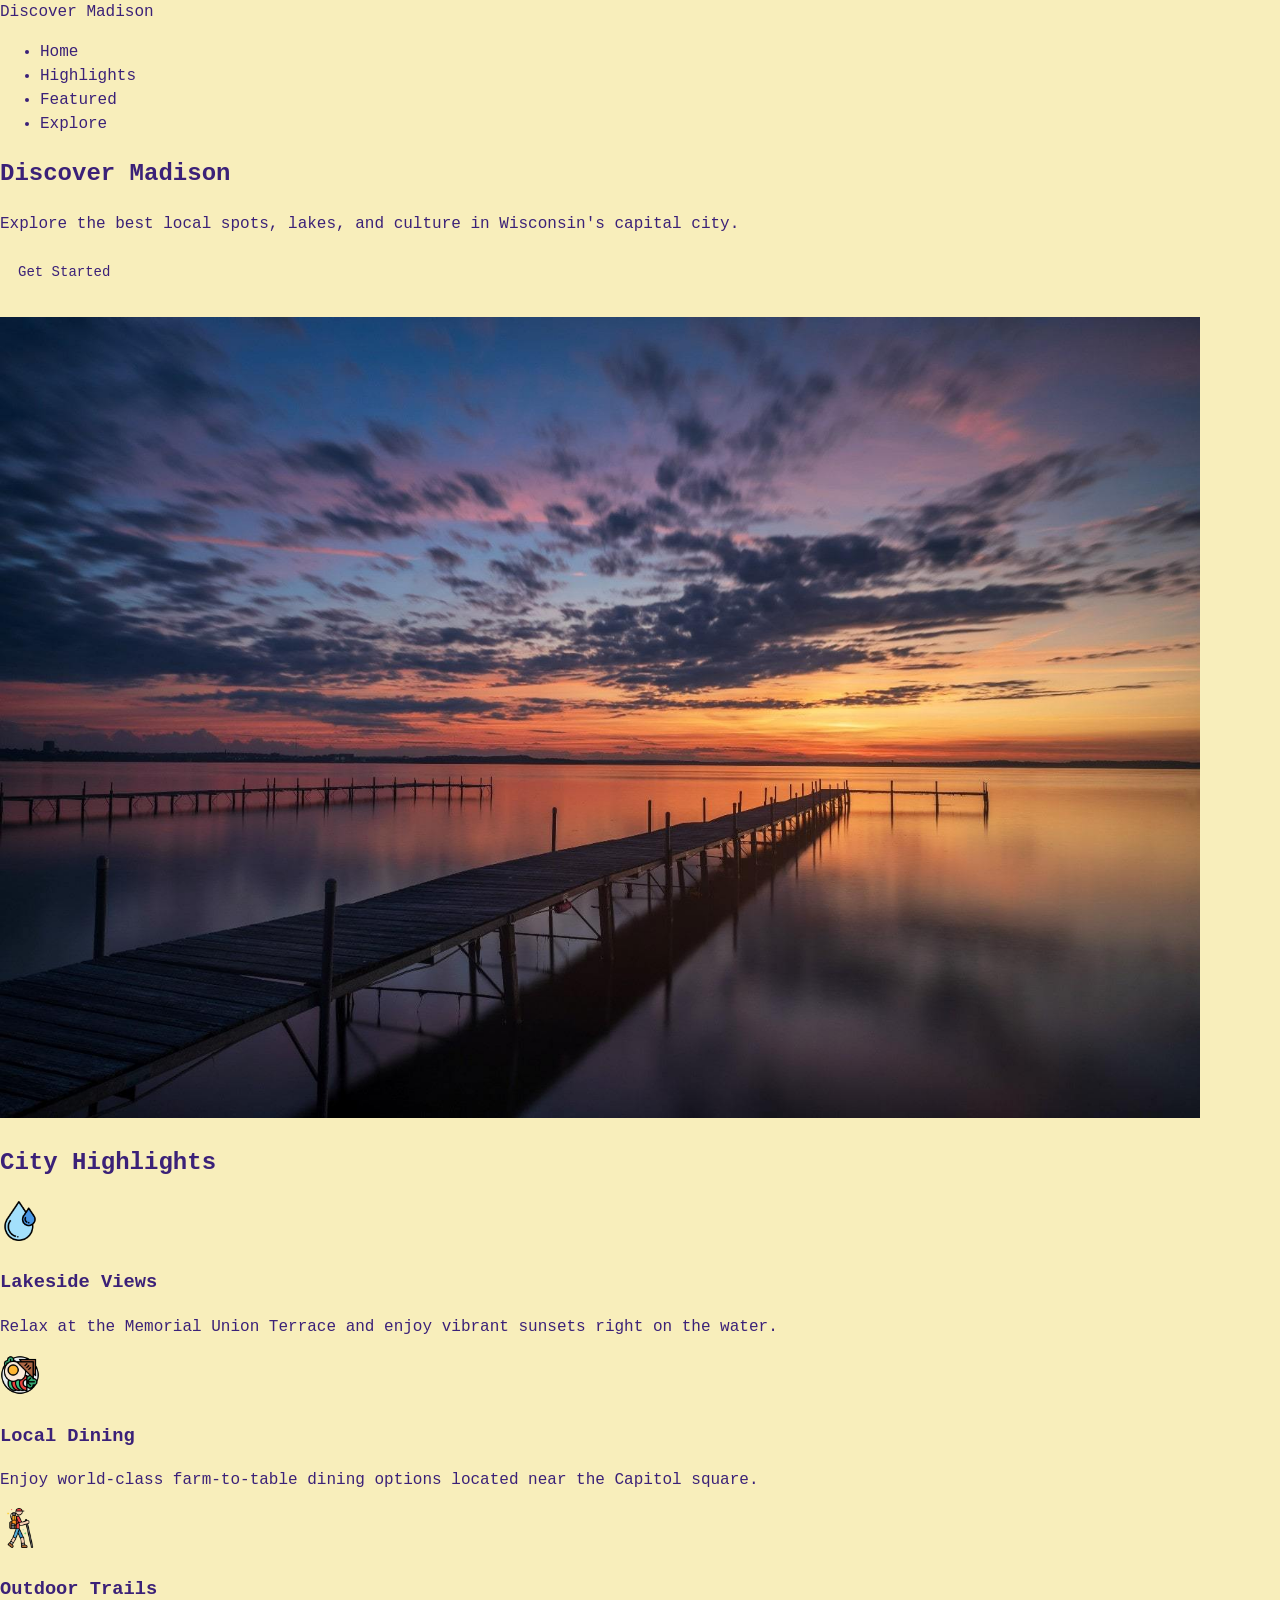
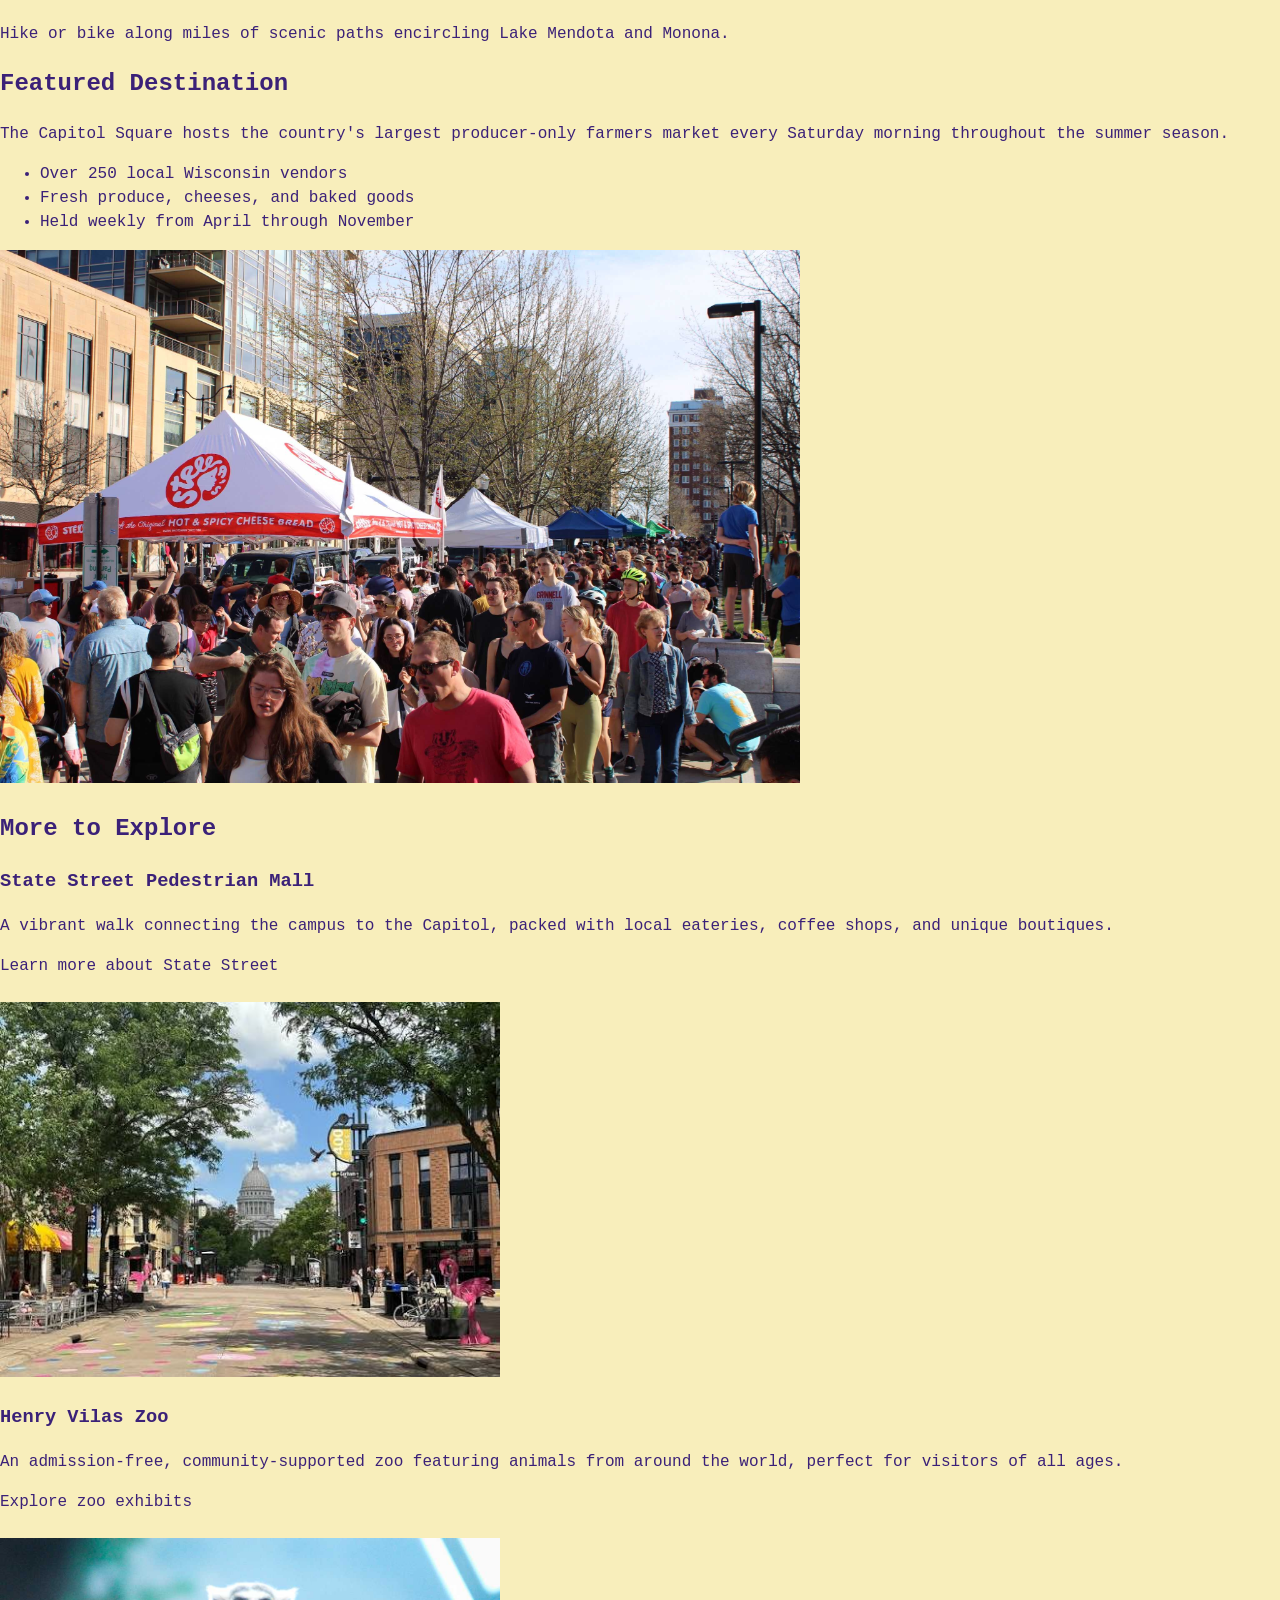
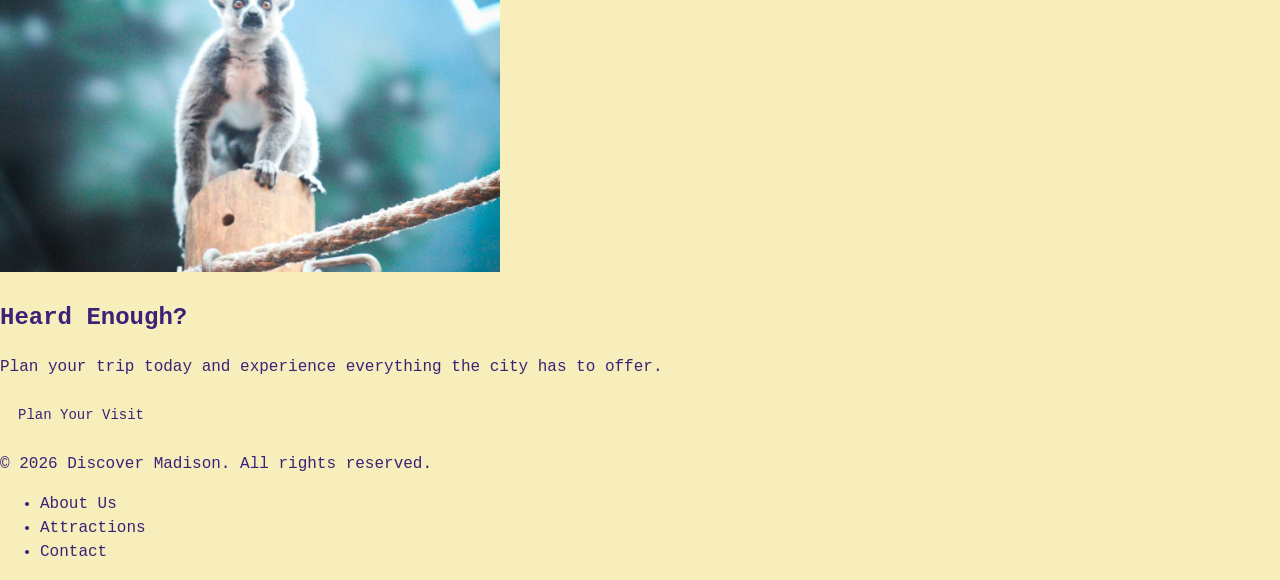
==== index.html @ 235b65df "Initial commit with styles.css" ====
<!-- =========================================================
STEP 1: Add the required HTML5 skeleton
========================================================= -->
<!DOCTYPE html>
<html lang="en">
  <head>
    <meta charset="UTF-8" />
    <meta name="viewport" content="width=device-width, initial-scale=1.0" />
    <title>Discover Madison - Visitor Guide</title>
    <link rel="stylesheet" href="styles.css">
  </head>

  <body>
    <!-- =========================================================
    STEP 2: Build the “top area” (site name + navigation) using simple HTML
    ========================================================= -->
    <header>
      <div class="logo">Discover Madison</div>
      <nav>
        <ul>
          <li><a href="#hero">Home</a></li>
          <li><a href="#features">Highlights</a></li>
          <li><a href="#featured">Featured</a></li>
          <li><a href="#secondary">Explore</a></li>
        </ul>
      </nav>
    </header>

    <main>
      <!-- =========================================================
      STEP 3: Hero section + “Get Started button” as a link
      ========================================================= -->
      <section id="hero">
        <h1>Discover Madison</h1>
        <p>Explore the best local spots, lakes, and culture in Wisconsin's capital city.</p>
        <a href="#features" class="btn">Get Started</a>
        <br /><br />
        <!-- Hero image: Standard banner width -->
        <img 
          src="images/landscape.jpg" 
          alt="Panoramic scenic view of Lake Mendota at sunset" 
          width="1200" 
          height="600" 
          style="max-width: 100%; height: auto;"
        />
      </section>

      <!-- =========================================================
      STEP 4: Features section (3 blocks) + featured content section
      ========================================================= -->
      <section id="features">
        <h2>City Highlights</h2>

        <article>
          <!-- Feature Icons: Small, uniform 40x40 sizing -->
          <img src="images/water.png" alt="Water icon" width="40" height="40" />
          <h3>Lakeside Views</h3>
          <p>Relax at the Memorial Union Terrace and enjoy vibrant sunsets right on the water.</p>
        </article>

        <article>
          <img src="images/food.png" alt="Food icon" width="40" height="40" />
          <h3>Local Dining</h3>
          <p>Enjoy world-class farm-to-table dining options located near the Capitol square.</p>
        </article>

        <article>
          <img src="images/hiking.png" alt="Hiking icon" width="40" height="40" />
          <h3>Outdoor Trails</h3>
          <p>Hike or bike along miles of scenic paths encircling Lake Mendota and Monona.</p>
        </article>
      </section>

      <section id="featured">
        <h2>Featured Destination</h2>
        <p>
          The Capitol Square hosts the country's largest producer-only farmers market 
          every Saturday morning throughout the summer season.
        </p>
        <ul>
          <li>Over 250 local Wisconsin vendors</li>
          <li>Fresh produce, cheeses, and baked goods</li>
          <li>Held weekly from April through November</li>
        </ul>
        <!-- Featured Image: Large focused display -->
        <img 
          src="images/farmersmarket.jpg" 
          alt="Bustling outdoor farmers market surrounding the Madison Capitol building" 
          width="800" 
          height="450" 
          style="max-width: 100%; height: auto;"
        />
      </section>

      <!-- =========================================================
      STEP 5: Two secondary content blocks + CTA section 
      ========================================================= -->
      <section id="secondary">
        <h2>More to Explore</h2>

        <article>
          <h3>State Street Pedestrian Mall</h3>
          <p>
            A vibrant walk connecting the campus to the Capitol, packed with local 
            eateries, coffee shops, and unique boutiques.
          </p>
          <a href="https://www.visitmadison.com" target="_blank" rel="noopener noreferrer">
            Learn more about State Street
          </a>
          <br /><br />
          <!-- Secondary Block Image: Medium card size -->
          <img 
            src="images/statestreet.jpg" 
            alt="Pedestrian walkways along State Street lined with shops" 
            width="500" 
            height="330" 
            style="max-width: 100%; height: auto;"
          />
        </article>

        <article>
          <h3>Henry Vilas Zoo</h3>
          <p>
            An admission-free, community-supported zoo featuring animals from 
            around the world, perfect for visitors of all ages.
          </p>
          <a href="https://www.visitmadison.com" target="_blank" rel="noopener noreferrer">
            Explore zoo exhibits
          </a>
          <br /><br />
          <!-- Secondary Block Image: Medium card size -->
          <img 
            src="images/henryvillaszoo.jpg" 
            alt="Lemur at the exhibit at the zoo" 
            width="500" 
            height="330" 
            style="max-width: 100%; height: auto;"
          />
        </article>
      </section>

      <section id="cta">
        <h2>Heard Enough?</h2>
        <p>Plan your trip today and experience everything the city has to offer.</p>
        <a href="#hero" class="btn">Plan Your Visit</a>
      </section>
    </main>

    <!-- =========================================================
    STEP 6: Footer 
    ========================================================= -->
    <footer>
      <p>&copy; 2026 Discover Madison. All rights reserved.</p>
      <nav aria-label="Footer Navigation">
        <ul>
          <li><a href="#hero">About Us</a></li>
          <li><a href="#secondary">Attractions</a></li>
          <li><a href="#cta">Contact</a></li>
        </ul>
      </nav>
    </footer>
  </body>
</html>
---- styles.css ----
/* a4stylesheet.css
   A4: Intro CSS Fill-in Template
   Instructions: rename this file to styles.css and complete each TODO block.
*/

/* ===== Base styles (mostly done) ===== */
* { box-sizing: border-box; }

body {
  margin: 0;
  font-family: 'Courier New', Courier, system-ui, -apple-system, BlinkMacSystemFont, 'Segoe UI', Roboto, Oxygen, Ubuntu, Cantarell, 'Open Sans', 'Helvetica Neue', sans-serif;
  line-height: 1.5;
  color: #3b2178;
  background: #f8eebb;
}

a { color: inherit; text-decoration: none; }
a:hover { text-decoration: underline; }

.container {
  width: min(1000px, 92%);
  margin: 0 auto;
}

/* ===== Header ===== */
.site-header {
  border-bottom: 1px solid #0a0524;
  background: #e9f78e;
}

.header-inner {
  /* TODO A (Flexbox) */
  display: flex;
  align-items: center;
  justify-content: space-between;
}

.brand {
  font-size: 28px;
  font-weight: 700;
}

.brand .dot {
  /* TODO B (Color) */
  color: #3a88a8;
}

.site-nav a {
  margin-left: 18px;
  text-transform: uppercase;
  font-size: 12px;
  letter-spacing: 0.08em;
  color: #0e142e;
}

/* ===== Hero ===== */
.hero {
  /* TODO C (Background image hero) */
  background: linear-gradient(rgba(255, 255, 255, 0.8), rgba(255, 255, 255, 0.8)),
              url("https://images.unsplash.com/photo-1469474968028-56623f02e42e?auto=format&fit=crop&w=1600&q=60") center/cover no-repeat;
  min-height: 360px;
}

.hero-content {
  /* TODO D (Center content) */
  text-align: center;
  padding: 80px 0;
}

.hero h1 {
  margin: 0;
  /* TODO E (Typography) */
  font-size: 46px;
  text-transform: uppercase;
}

.hero-subhead {
  margin: 6px 0 22px;
  /* TODO F (Typography) */
  font-size: 22px;
  color: #291f86;
}

/* ===== Buttons ===== */
.btn {
  display: inline-block;
  padding: 10px 18px;
  border-radius: 3px;
  font-size: 14px;
}

.btn-dark {
  /* TODO G (Button styling) */
  background: #3228b6;
  color: #f5f7dc;
}

.btn-outline {
  /* TODO H (Button styling) */
  border: 2px solid #3a88a8;
  color: #3a88a8;
  background: transparent;
}

/* ===== Features (3 columns) ===== */
.features {
  padding: 42px 0;
}

.features-grid {
  /* TODO I (Layout) */
  display: flex;
  gap: 26px;
}

.feature {
  /* TODO J (Sizing / alignment) */
  flex: 1;
  text-align: center;
}

.icon {
  width: 56px;
  height: 56px;
  border: 2px solid #ddd;
  border-radius: 999px;
  display: grid;
  place-items: center;
  margin: 0 auto 12px;
  color: #666;
  font-size: 22px;
}

/* ===== Featured content ===== */
.featured {
  padding: 42px 0 36px;
  background: #f7f7f7;
}

.section-title {
  text-align: center;
  margin: 0;
  font-size: 18px;
  letter-spacing: 0.08em;
  text-transform: uppercase;
}

.section-lede {
  text-align: center;
  max-width: 680px;
  margin: 10px auto 22px;
  color: #666;
  font-size: 13px;
}

.media {
  background: #eaeaea;
  border: 1px solid #ddd;
  height: 260px;
  display: grid;
  place-items: center;
}

/* ===== Secondary content (2 cards) ===== */
.secondary {
  padding: 34px 0 44px;
}

.secondary-grid {
  /* TODO K (Layout) */
  display: flex;
  gap: 26px;
}

.card {
  /* TODO L (Card styling) */
  flex: 1;
  border: 1px solid #eee;
  display: grid;
  grid-template-columns: 1fr 1fr;
}

.card-text {
  padding: 18px;
}

.card-text h3 {
  margin: 0 0 8px;
  font-size: 14px;
  text-transform: uppercase;
  letter-spacing: 0.08em;
}

.card-text p {
  margin: 0 0 14px;
  color: #666;
  font-size: 13px;
}

.card-image {
  min-height: 160px;
  /* TODO M (Image block) */
  background-size: cover;
  background-position: center;
}

/* Optional images (already provided) */
.img-a {
  background-image: url("https://images.unsplash.com/photo-1469474968028-56623f02e42e?auto=format&fit=crop&w=800&q=60");
}
.img-b {
  background-image: url("https://images.unsplash.com/photo-1451187580459-43490279c0fa?auto=format&fit=crop&w=800&q=60");
}

/* ===== CTA ===== */
.cta {
  background: #f7f7f7;
  padding: 42px 0;
}

.cta-inner {
  /* TODO N (Center CTA) */
  text-align: center;
}

/* ===== Footer ===== */
.site-footer {
  background: #fafafa;
  border-top: 1px solid #eee;
  padding: 24px 0;
}

.footer-inner {
  /* TODO O (Footer layout) */
  display: flex;
  justify-content: space-between;
  gap: 24px;
}

.footer-left {
  max-width: 360px;
  color: #666;
  font-size: 12px;
}

.footer-left a { color: #3a88a8; }

.footer-cols {
  display: flex;
  gap: 28px;
}

.footer-col h4 {
  margin: 0 0 8px;
  font-size: 12px;
  text-transform: uppercase;
  letter-spacing: 0.08em;
}

.footer-col a {
  display: block;
  font-size: 12px;
  color: #666;
  margin: 6px 0;
}
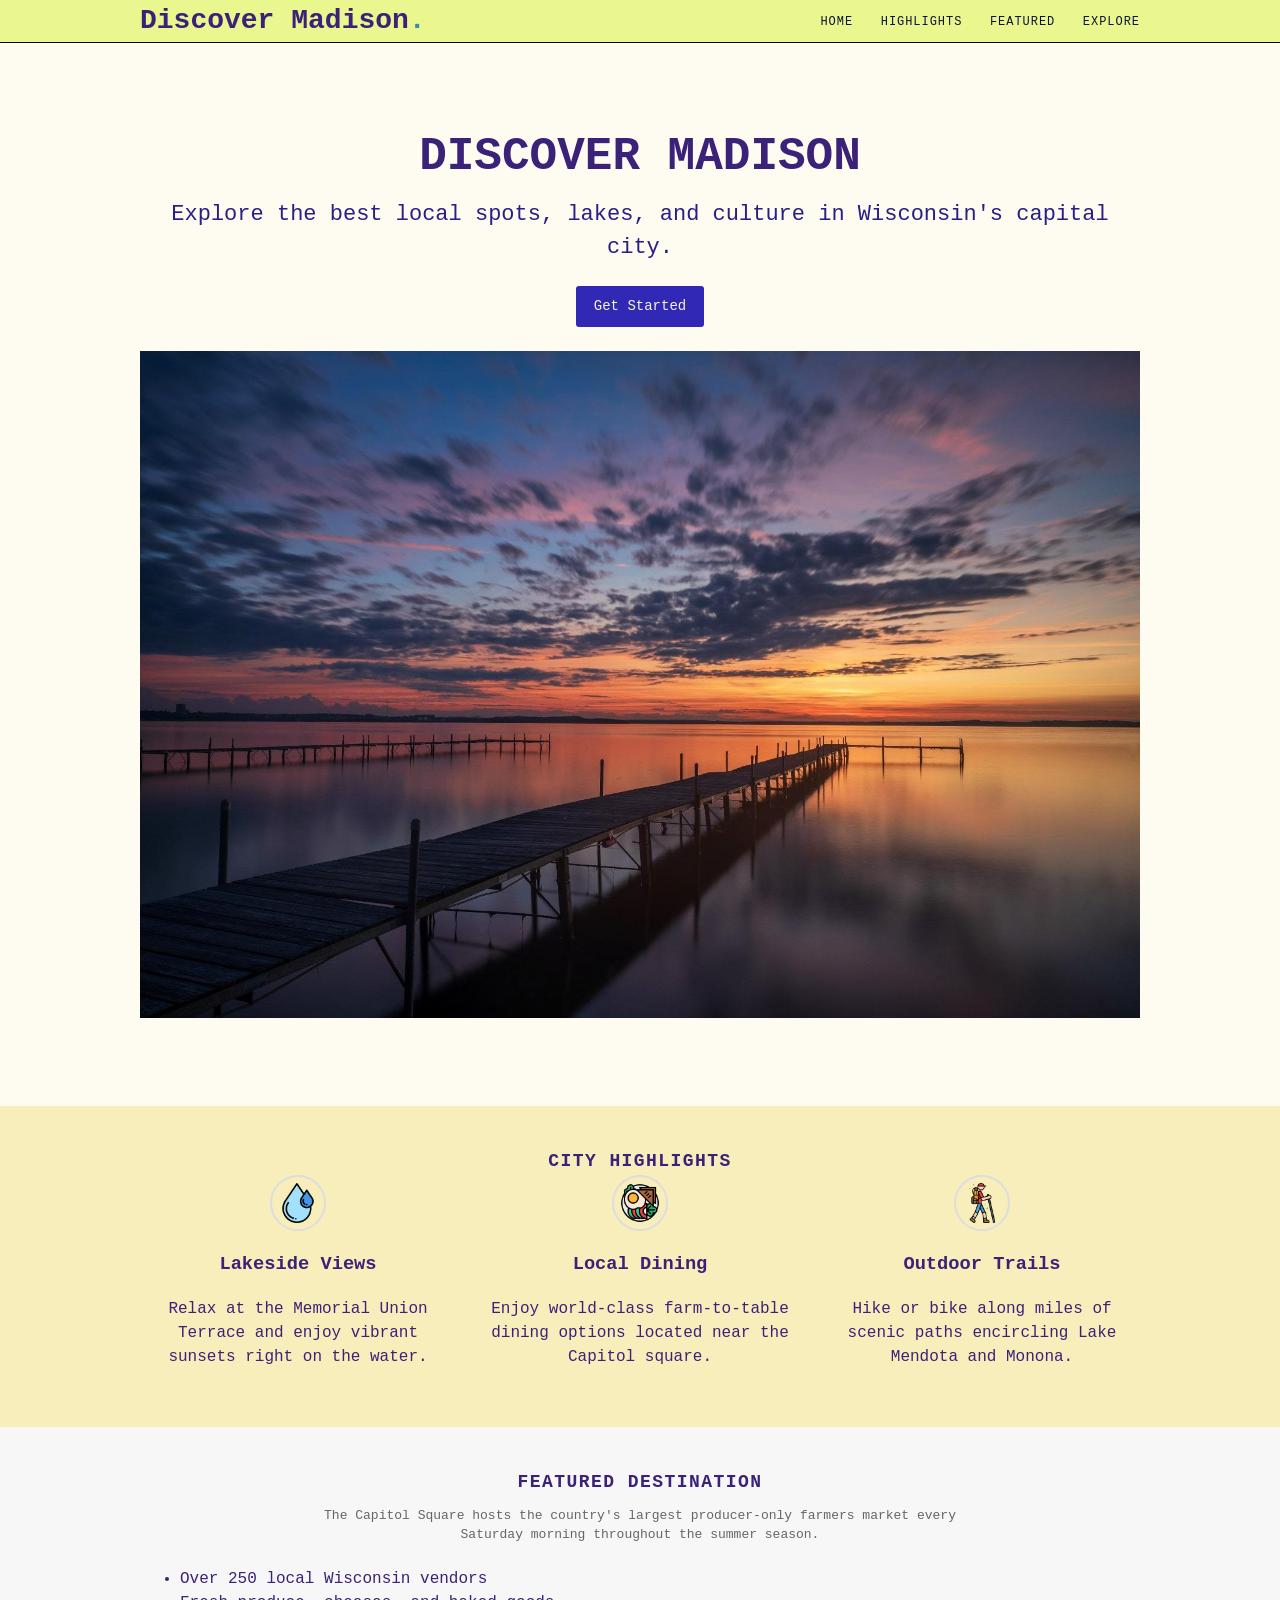
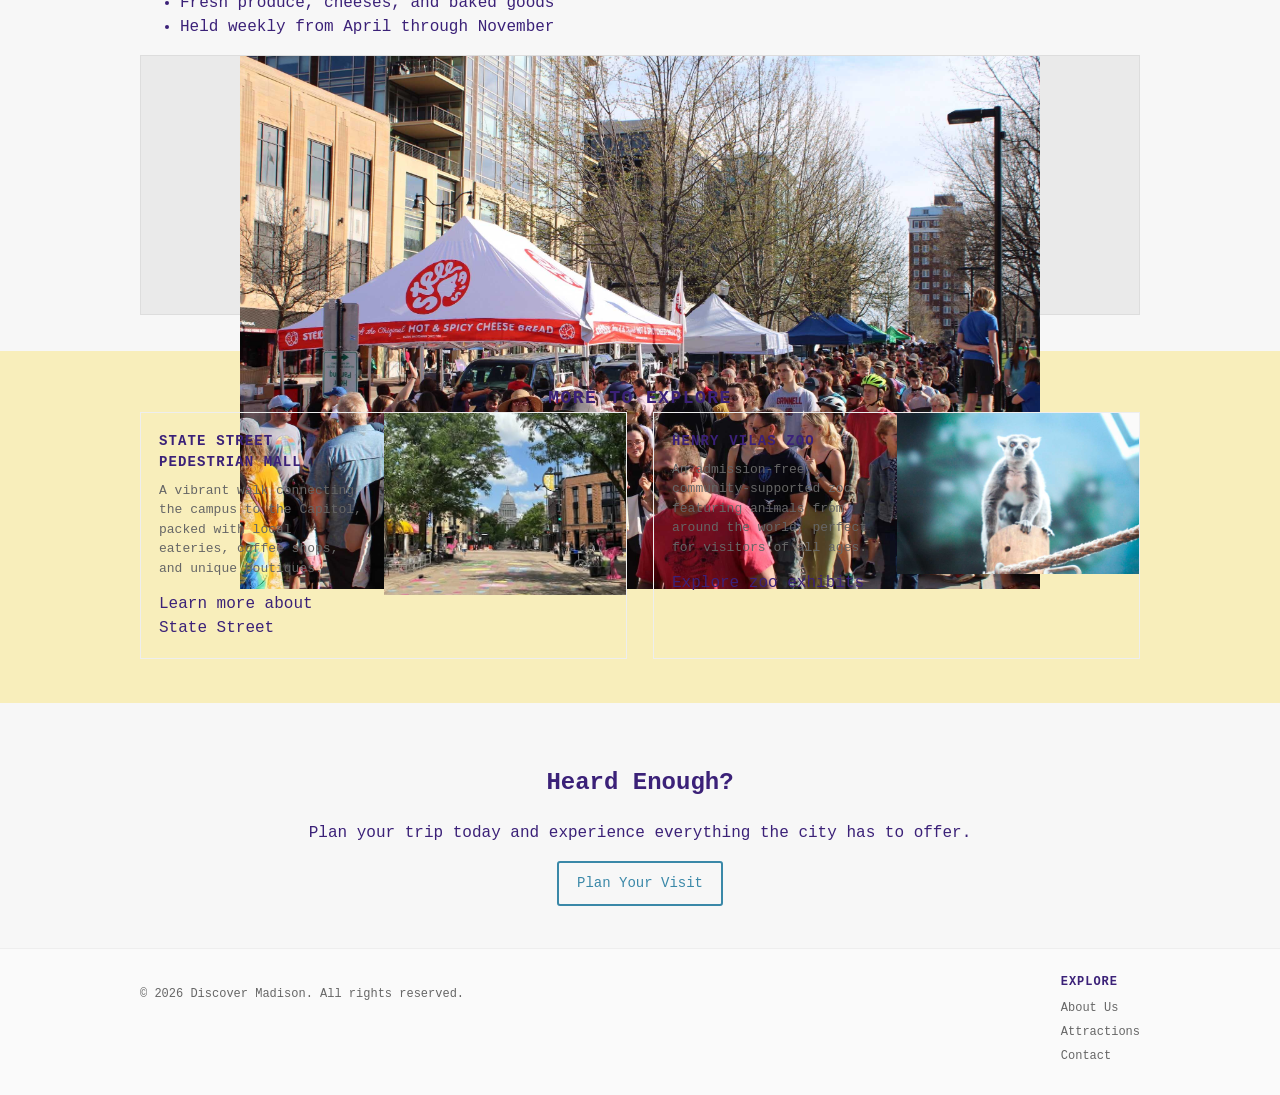
==== commit c564cb5e: "Refactor HTML structure for better semantics" ====
--- a/index.html
+++ b/index.html
@@ -7,157 +7,186 @@
     <meta charset="UTF-8" />
     <meta name="viewport" content="width=device-width, initial-scale=1.0" />
     <title>Discover Madison - Visitor Guide</title>
-    <link rel="stylesheet" href="styles.css">
+    <link rel="stylesheet" href="styles.css" />
   </head>
 
   <body>
     <!-- =========================================================
     STEP 2: Build the “top area” (site name + navigation) using simple HTML
     ========================================================= -->
-    <header>
-      <div class="logo">Discover Madison</div>
-      <nav>
-        <ul>
-          <li><a href="#hero">Home</a></li>
-          <li><a href="#features">Highlights</a></li>
-          <li><a href="#featured">Featured</a></li>
-          <li><a href="#secondary">Explore</a></li>
-        </ul>
-      </nav>
+    <header class="site-header">
+      <div class="container header-inner">
+        <div class="brand">Discover Madison<span class="dot">.</span></div>
+        <nav class="site-nav">
+          <a href="#hero">Home</a>
+          <a href="#features">Highlights</a>
+          <a href="#featured">Featured</a>
+          <a href="#secondary">Explore</a>
+        </nav>
+      </div>
     </header>
 
     <main>
       <!-- =========================================================
       STEP 3: Hero section + “Get Started button” as a link
       ========================================================= -->
-      <section id="hero">
-        <h1>Discover Madison</h1>
-        <p>Explore the best local spots, lakes, and culture in Wisconsin's capital city.</p>
-        <a href="#features" class="btn">Get Started</a>
-        <br /><br />
-        <!-- Hero image: Standard banner width -->
-        <img 
-          src="images/landscape.jpg" 
-          alt="Panoramic scenic view of Lake Mendota at sunset" 
-          width="1200" 
-          height="600" 
-          style="max-width: 100%; height: auto;"
-        />
+      <section class="hero" id="hero">
+        <div class="container hero-content">
+          <h1>Discover Madison</h1>
+          <p class="hero-subhead">Explore the best local spots, lakes, and culture in Wisconsin's capital city.</p>
+          <a href="#features" class="btn btn-dark">Get Started</a>
+          <br /><br />
+          <!-- Hero image: Standard banner width -->
+          <img
+            src="images/landscape.jpg"
+            alt="Panoramic scenic view of Lake Mendota at sunset"
+            width="1200"
+            height="600"
+            style="max-width: 100%; height: auto;"
+          />
+        </div>
       </section>
 
       <!-- =========================================================
       STEP 4: Features section (3 blocks) + featured content section
       ========================================================= -->
-      <section id="features">
-        <h2>City Highlights</h2>
+      <section class="features" id="features">
+        <div class="container">
+          <h2 class="section-title">City Highlights</h2>
+          <div class="features-grid">
+            <article class="feature">
+              <!-- Feature Icons: Small, uniform 40x40 sizing -->
+              <div class="icon">
+                <img src="images/water.png" alt="Water icon" width="40" height="40" />
+              </div>
+              <h3>Lakeside Views</h3>
+              <p>Relax at the Memorial Union Terrace and enjoy vibrant sunsets right on the water.</p>
+            </article>
 
-        <article>
-          <!-- Feature Icons: Small, uniform 40x40 sizing -->
-          <img src="images/water.png" alt="Water icon" width="40" height="40" />
-          <h3>Lakeside Views</h3>
-          <p>Relax at the Memorial Union Terrace and enjoy vibrant sunsets right on the water.</p>
-        </article>
+            <article class="feature">
+              <div class="icon">
+                <img src="images/food.png" alt="Food icon" width="40" height="40" />
+              </div>
+              <h3>Local Dining</h3>
+              <p>Enjoy world-class farm-to-table dining options located near the Capitol square.</p>
+            </article>
 
-        <article>
-          <img src="images/food.png" alt="Food icon" width="40" height="40" />
-          <h3>Local Dining</h3>
-          <p>Enjoy world-class farm-to-table dining options located near the Capitol square.</p>
-        </article>
-
-        <article>
-          <img src="images/hiking.png" alt="Hiking icon" width="40" height="40" />
-          <h3>Outdoor Trails</h3>
-          <p>Hike or bike along miles of scenic paths encircling Lake Mendota and Monona.</p>
-        </article>
+            <article class="feature">
+              <div class="icon">
+                <img src="images/hiking.png" alt="Hiking icon" width="40" height="40" />
+              </div>
+              <h3>Outdoor Trails</h3>
+              <p>Hike or bike along miles of scenic paths encircling Lake Mendota and Monona.</p>
+            </article>
+          </div>
+        </div>
       </section>
 
-      <section id="featured">
-        <h2>Featured Destination</h2>
-        <p>
-          The Capitol Square hosts the country's largest producer-only farmers market 
-          every Saturday morning throughout the summer season.
-        </p>
-        <ul>
-          <li>Over 250 local Wisconsin vendors</li>
-          <li>Fresh produce, cheeses, and baked goods</li>
-          <li>Held weekly from April through November</li>
-        </ul>
-        <!-- Featured Image: Large focused display -->
-        <img 
-          src="images/farmersmarket.jpg" 
-          alt="Bustling outdoor farmers market surrounding the Madison Capitol building" 
-          width="800" 
-          height="450" 
-          style="max-width: 100%; height: auto;"
-        />
+      <section class="featured" id="featured">
+        <div class="container">
+          <h2 class="section-title">Featured Destination</h2>
+          <p class="section-lede">
+            The Capitol Square hosts the country's largest producer-only farmers market
+            every Saturday morning throughout the summer season.
+          </p>
+          <ul class="featured-list">
+            <li>Over 250 local Wisconsin vendors</li>
+            <li>Fresh produce, cheeses, and baked goods</li>
+            <li>Held weekly from April through November</li>
+          </ul>
+          <!-- Featured Image: Large focused display -->
+          <div class="media">
+            <img
+              src="images/farmersmarket.jpg"
+              alt="Bustling outdoor farmers market surrounding the Madison Capitol building"
+              width="800"
+              height="450"
+              style="max-width: 100%; height: auto;"
+            />
+          </div>
+        </div>
       </section>
 
       <!-- =========================================================
-      STEP 5: Two secondary content blocks + CTA section 
+      STEP 5: Two secondary content blocks + CTA section
       ========================================================= -->
-      <section id="secondary">
-        <h2>More to Explore</h2>
+      <section class="secondary" id="secondary">
+        <div class="container">
+          <h2 class="section-title">More to Explore</h2>
+          <div class="secondary-grid">
+            <article class="card">
+              <div class="card-text">
+                <h3>State Street Pedestrian Mall</h3>
+                <p>
+                  A vibrant walk connecting the campus to the Capitol, packed with local
+                  eateries, coffee shops, and unique boutiques.
+                </p>
+                <a href="https://www.visitmadison.com" target="_blank" rel="noopener noreferrer">
+                  Learn more about State Street
+                </a>
+              </div>
+              <!-- Secondary Block Image: Medium card size -->
+              <img
+                class="card-image"
+                src="images/statestreet.jpg"
+                alt="Pedestrian walkways along State Street lined with shops"
+                width="500"
+                height="330"
+                style="max-width: 100%; height: auto;"
+              />
+            </article>
 
-        <article>
-          <h3>State Street Pedestrian Mall</h3>
-          <p>
-            A vibrant walk connecting the campus to the Capitol, packed with local 
-            eateries, coffee shops, and unique boutiques.
-          </p>
-          <a href="https://www.visitmadison.com" target="_blank" rel="noopener noreferrer">
-            Learn more about State Street
-          </a>
-          <br /><br />
-          <!-- Secondary Block Image: Medium card size -->
-          <img 
-            src="images/statestreet.jpg" 
-            alt="Pedestrian walkways along State Street lined with shops" 
-            width="500" 
-            height="330" 
-            style="max-width: 100%; height: auto;"
-          />
-        </article>
-
-        <article>
-          <h3>Henry Vilas Zoo</h3>
-          <p>
-            An admission-free, community-supported zoo featuring animals from 
-            around the world, perfect for visitors of all ages.
-          </p>
-          <a href="https://www.visitmadison.com" target="_blank" rel="noopener noreferrer">
-            Explore zoo exhibits
-          </a>
-          <br /><br />
-          <!-- Secondary Block Image: Medium card size -->
-          <img 
-            src="images/henryvillaszoo.jpg" 
-            alt="Lemur at the exhibit at the zoo" 
-            width="500" 
-            height="330" 
-            style="max-width: 100%; height: auto;"
-          />
-        </article>
+            <article class="card">
+              <div class="card-text">
+                <h3>Henry Vilas Zoo</h3>
+                <p>
+                  An admission-free, community-supported zoo featuring animals from
+                  around the world, perfect for visitors of all ages.
+                </p>
+                <a href="https://www.visitmadison.com" target="_blank" rel="noopener noreferrer">
+                  Explore zoo exhibits
+                </a>
+              </div>
+              <!-- Secondary Block Image: Medium card size -->
+              <img
+                class="card-image"
+                src="images/henryvillaszoo.jpg"
+                alt="Lemur at the exhibit at the zoo"
+                width="500"
+                height="330"
+                style="max-width: 100%; height: auto;"
+              />
+            </article>
+          </div>
+        </div>
       </section>
 
-      <section id="cta">
-        <h2>Heard Enough?</h2>
-        <p>Plan your trip today and experience everything the city has to offer.</p>
-        <a href="#hero" class="btn">Plan Your Visit</a>
+      <section class="cta" id="cta">
+        <div class="container cta-inner">
+          <h2>Heard Enough?</h2>
+          <p>Plan your trip today and experience everything the city has to offer.</p>
+          <a href="#hero" class="btn btn-outline">Plan Your Visit</a>
+        </div>
       </section>
     </main>
 
     <!-- =========================================================
-    STEP 6: Footer 
+    STEP 6: Footer
     ========================================================= -->
-    <footer>
-      <p>&copy; 2026 Discover Madison. All rights reserved.</p>
-      <nav aria-label="Footer Navigation">
-        <ul>
-          <li><a href="#hero">About Us</a></li>
-          <li><a href="#secondary">Attractions</a></li>
-          <li><a href="#cta">Contact</a></li>
-        </ul>
-      </nav>
+    <footer class="site-footer">
+      <div class="container footer-inner">
+        <div class="footer-left">
+          <p>&copy; 2026 Discover Madison. All rights reserved.</p>
+        </div>
+        <nav class="footer-cols" aria-label="Footer Navigation">
+          <div class="footer-col">
+            <h4>Explore</h4>
+            <a href="#hero">About Us</a>
+            <a href="#secondary">Attractions</a>
+            <a href="#cta">Contact</a>
+          </div>
+        </nav>
+      </div>
     </footer>
   </body>
-</html>+</html>
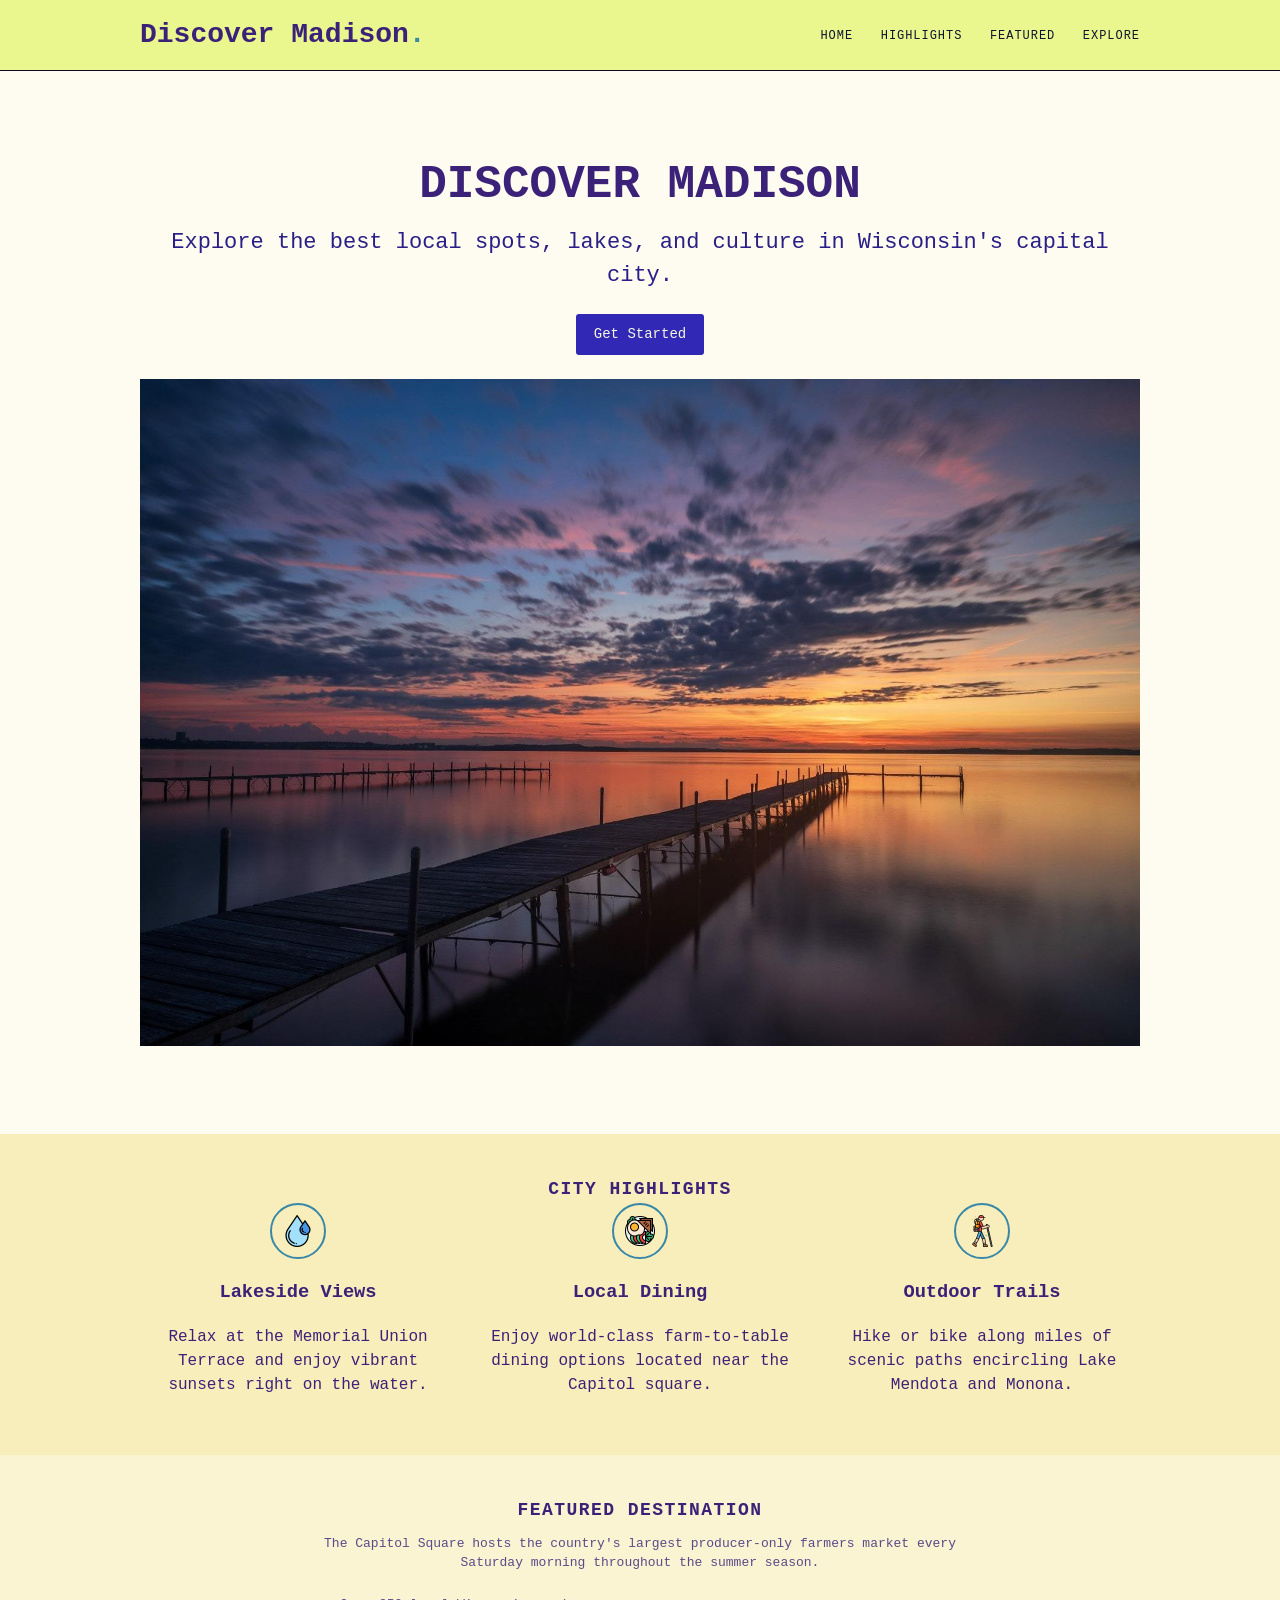
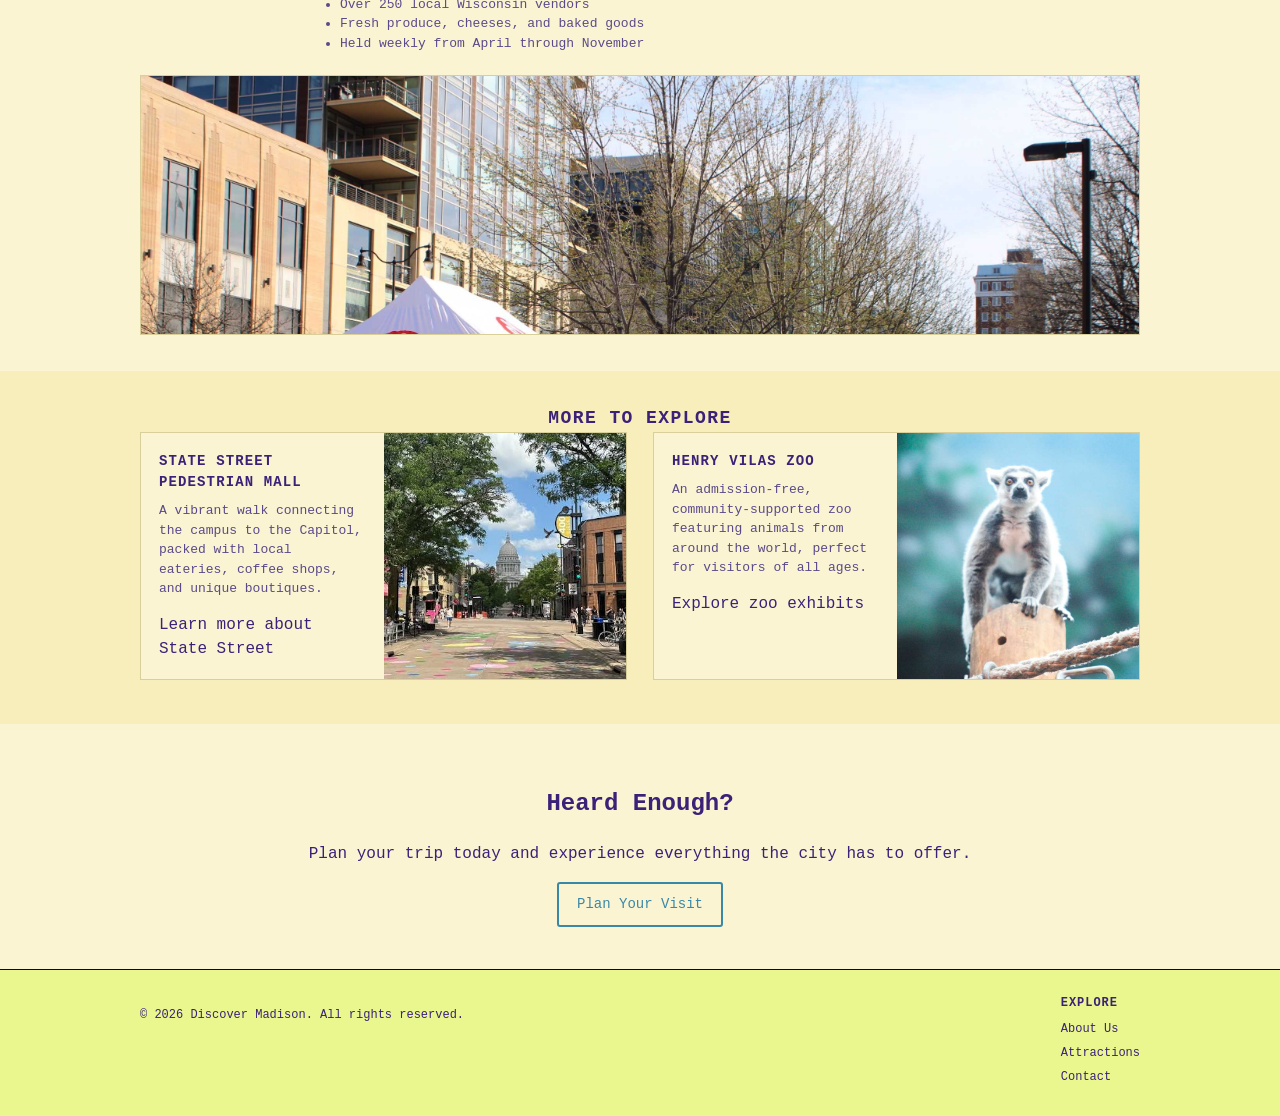
==== commit 0b89596e: "Add files via upload" ====
--- a/index.html
+++ b/index.html
@@ -7,7 +7,7 @@
     <meta charset="UTF-8" />
     <meta name="viewport" content="width=device-width, initial-scale=1.0" />
     <title>Discover Madison - Visitor Guide</title>
-    <link rel="stylesheet" href="styles.css" />
+    <link rel="stylesheet" href="a4stylesheet.css" />
   </head>
 
   <body>
@@ -42,7 +42,6 @@
             alt="Panoramic scenic view of Lake Mendota at sunset"
             width="1200"
             height="600"
-            style="max-width: 100%; height: auto;"
           />
         </div>
       </section>
@@ -101,7 +100,6 @@
               alt="Bustling outdoor farmers market surrounding the Madison Capitol building"
               width="800"
               height="450"
-              style="max-width: 100%; height: auto;"
             />
           </div>
         </div>
@@ -132,7 +130,6 @@
                 alt="Pedestrian walkways along State Street lined with shops"
                 width="500"
                 height="330"
-                style="max-width: 100%; height: auto;"
               />
             </article>
 
@@ -154,7 +151,6 @@
                 alt="Lemur at the exhibit at the zoo"
                 width="500"
                 height="330"
-                style="max-width: 100%; height: auto;"
               />
             </article>
           </div>
@@ -189,4 +185,4 @@
       </div>
     </footer>
   </body>
-</html>
+</html>
--- a/a4stylesheet.css
+++ b/a4stylesheet.css
@@ -0,0 +1,313 @@
+
+/* ===== Base styles (mostly done) ===== */
+* { box-sizing: border-box; }
+
+body {
+  margin: 0;
+  font-family: 'Courier New', Courier, system-ui, -apple-system, BlinkMacSystemFont, 'Segoe UI', Roboto, Oxygen, Ubuntu, Cantarell, 'Open Sans', 'Helvetica Neue', sans-serif;
+  line-height: 1.5;
+  color: #3b2178;
+  background: #f8eebb;
+}
+
+a { color: inherit; text-decoration: none; }
+a:hover { text-decoration: underline; }
+
+img {
+  max-width: 100%;
+  height: auto;
+}
+
+.container {
+  width: min(1000px, 92%);
+  margin: 0 auto;
+}
+
+/* ===== Header ===== */
+.site-header {
+  border-bottom: 1px solid #0a0524;
+  background: #e9f78e;
+}
+
+.header-inner {
+  /* TODO A (Flexbox) */
+  display: flex;
+  align-items: center;
+  justify-content: space-between;
+  padding: 14px 0;
+}
+
+.brand {
+  font-size: 28px;
+  font-weight: 700;
+}
+
+.brand .dot {
+  /* TODO B (Color) */
+  color: #3a88a8;
+}
+
+.site-nav a {
+  margin-left: 18px;
+  text-transform: uppercase;
+  font-size: 12px;
+  letter-spacing: 0.08em;
+  color: #0e142e;
+}
+
+/* ===== Hero ===== */
+.hero {
+  /* TODO C (Background image hero) */
+  background: linear-gradient(rgba(255, 255, 255, 0.8), rgba(255, 255, 255, 0.8)),
+              url("https://images.unsplash.com/photo-1469474968028-56623f02e42e?auto=format&fit=crop&w=1600&q=60") center/cover no-repeat;
+  min-height: 360px;
+}
+
+.hero-content {
+  /* TODO D (Center content) */
+  text-align: center;
+  padding: 80px 0;
+}
+
+.hero h1 {
+  margin: 0;
+  /* TODO E (Typography) */
+  font-size: 46px;
+  text-transform: uppercase;
+}
+
+.hero-subhead {
+  margin: 6px 0 22px;
+  /* TODO F (Typography) */
+  font-size: 22px;
+  color: #291f86;
+}
+
+/* ===== Buttons ===== */
+.btn {
+  display: inline-block;
+  padding: 10px 18px;
+  border-radius: 3px;
+  font-size: 14px;
+}
+
+.btn:hover {
+  opacity: 0.85;
+  text-decoration: none;
+}
+
+.btn-dark {
+  /* TODO G (Button styling) */
+  background: #3228b6;
+  color: #f5f7dc;
+}
+
+.btn-outline {
+  /* TODO H (Button styling) */
+  border: 2px solid #3a88a8;
+  color: #3a88a8;
+  background: transparent;
+}
+
+/* ===== Features (3 columns) ===== */
+.features {
+  padding: 42px 0;
+}
+
+.features-grid {
+  /* TODO I (Layout) */
+  display: flex;
+  gap: 26px;
+}
+
+.feature {
+  /* TODO J (Sizing / alignment) */
+  flex: 1;
+  text-align: center;
+}
+
+.icon {
+  width: 56px;
+  height: 56px;
+  border: 2px solid #3a88a8;
+  border-radius: 999px;
+  display: grid;
+  place-items: center;
+  margin: 0 auto 12px;
+  color: #3b2178;
+  font-size: 22px;
+}
+
+.icon img {
+  width: 32px;
+  height: 32px;
+}
+
+/* ===== Featured content ===== */
+.featured {
+  padding: 42px 0 36px;
+  background: #fbf4d2;
+}
+
+.section-title {
+  text-align: center;
+  margin: 0;
+  font-size: 18px;
+  letter-spacing: 0.08em;
+  text-transform: uppercase;
+}
+
+.section-lede {
+  text-align: center;
+  max-width: 680px;
+  margin: 10px auto 22px;
+  color: #5a4a8a;
+  font-size: 13px;
+}
+
+.featured-list {
+  max-width: 680px;
+  margin: 0 auto 22px;
+  color: #5a4a8a;
+  font-size: 13px;
+}
+
+.media {
+  background: #eee3a8;
+  border: 1px solid #d9cf9a;
+  height: 260px;
+  display: grid;
+  place-items: center;
+  overflow: hidden;
+}
+
+.media img {
+  width: 100%;
+  height: 100%;
+  object-fit: cover;
+}
+
+/* ===== Secondary content (2 cards) ===== */
+.secondary {
+  padding: 34px 0 44px;
+}
+
+.secondary-grid {
+  /* TODO K (Layout) */
+  display: flex;
+  gap: 26px;
+}
+
+.card {
+  /* TODO L (Card styling) */
+  flex: 1;
+  border: 1px solid #d9cf9a;
+  background: #fbf4d2;
+  display: grid;
+  grid-template-columns: 1fr 1fr;
+}
+
+.card-text {
+  padding: 18px;
+}
+
+.card-text h3 {
+  margin: 0 0 8px;
+  font-size: 14px;
+  text-transform: uppercase;
+  letter-spacing: 0.08em;
+}
+
+.card-text p {
+  margin: 0 0 14px;
+  color: #5a4a8a;
+  font-size: 13px;
+}
+
+.card-image {
+  min-height: 160px;
+  /* TODO M (Image block) */
+  width: 100%;
+  height: 100%;
+  object-fit: cover;
+  background-size: cover;
+  background-position: center;
+}
+
+/* Optional images (already provided) */
+.img-a {
+  background-image: url("https://images.unsplash.com/photo-1469474968028-56623f02e42e?auto=format&fit=crop&w=800&q=60");
+}
+.img-b {
+  background-image: url("https://images.unsplash.com/photo-1451187580459-43490279c0fa?auto=format&fit=crop&w=800&q=60");
+}
+
+/* ===== CTA ===== */
+.cta {
+  background: #fbf4d2;
+  padding: 42px 0;
+}
+
+.cta-inner {
+  /* TODO N (Center CTA) */
+  text-align: center;
+}
+
+/* ===== Footer ===== */
+.site-footer {
+  background: #e9f78e;
+  border-top: 1px solid #0a0524;
+  padding: 24px 0;
+}
+
+.footer-inner {
+  /* TODO O (Footer layout) */
+  display: flex;
+  justify-content: space-between;
+  gap: 24px;
+}
+
+.footer-left {
+  max-width: 360px;
+  color: #3b2178;
+  font-size: 12px;
+}
+
+.footer-left a { color: #3a88a8; }
+
+.footer-cols {
+  display: flex;
+  gap: 28px;
+}
+
+.footer-col h4 {
+  margin: 0 0 8px;
+  font-size: 12px;
+  text-transform: uppercase;
+  letter-spacing: 0.08em;
+}
+
+.footer-col a {
+  display: block;
+  font-size: 12px;
+  color: #3b2178;
+  margin: 6px 0;
+}
+
+/* ===== Small screens ===== */
+@media (max-width: 700px) {
+  .header-inner,
+  .footer-inner {
+    flex-direction: column;
+    gap: 10px;
+  }
+
+  .site-nav a { margin: 0 9px; }
+
+  .features-grid,
+  .secondary-grid {
+    flex-direction: column;
+  }
+
+  .hero h1 { font-size: 32px; }
+}
